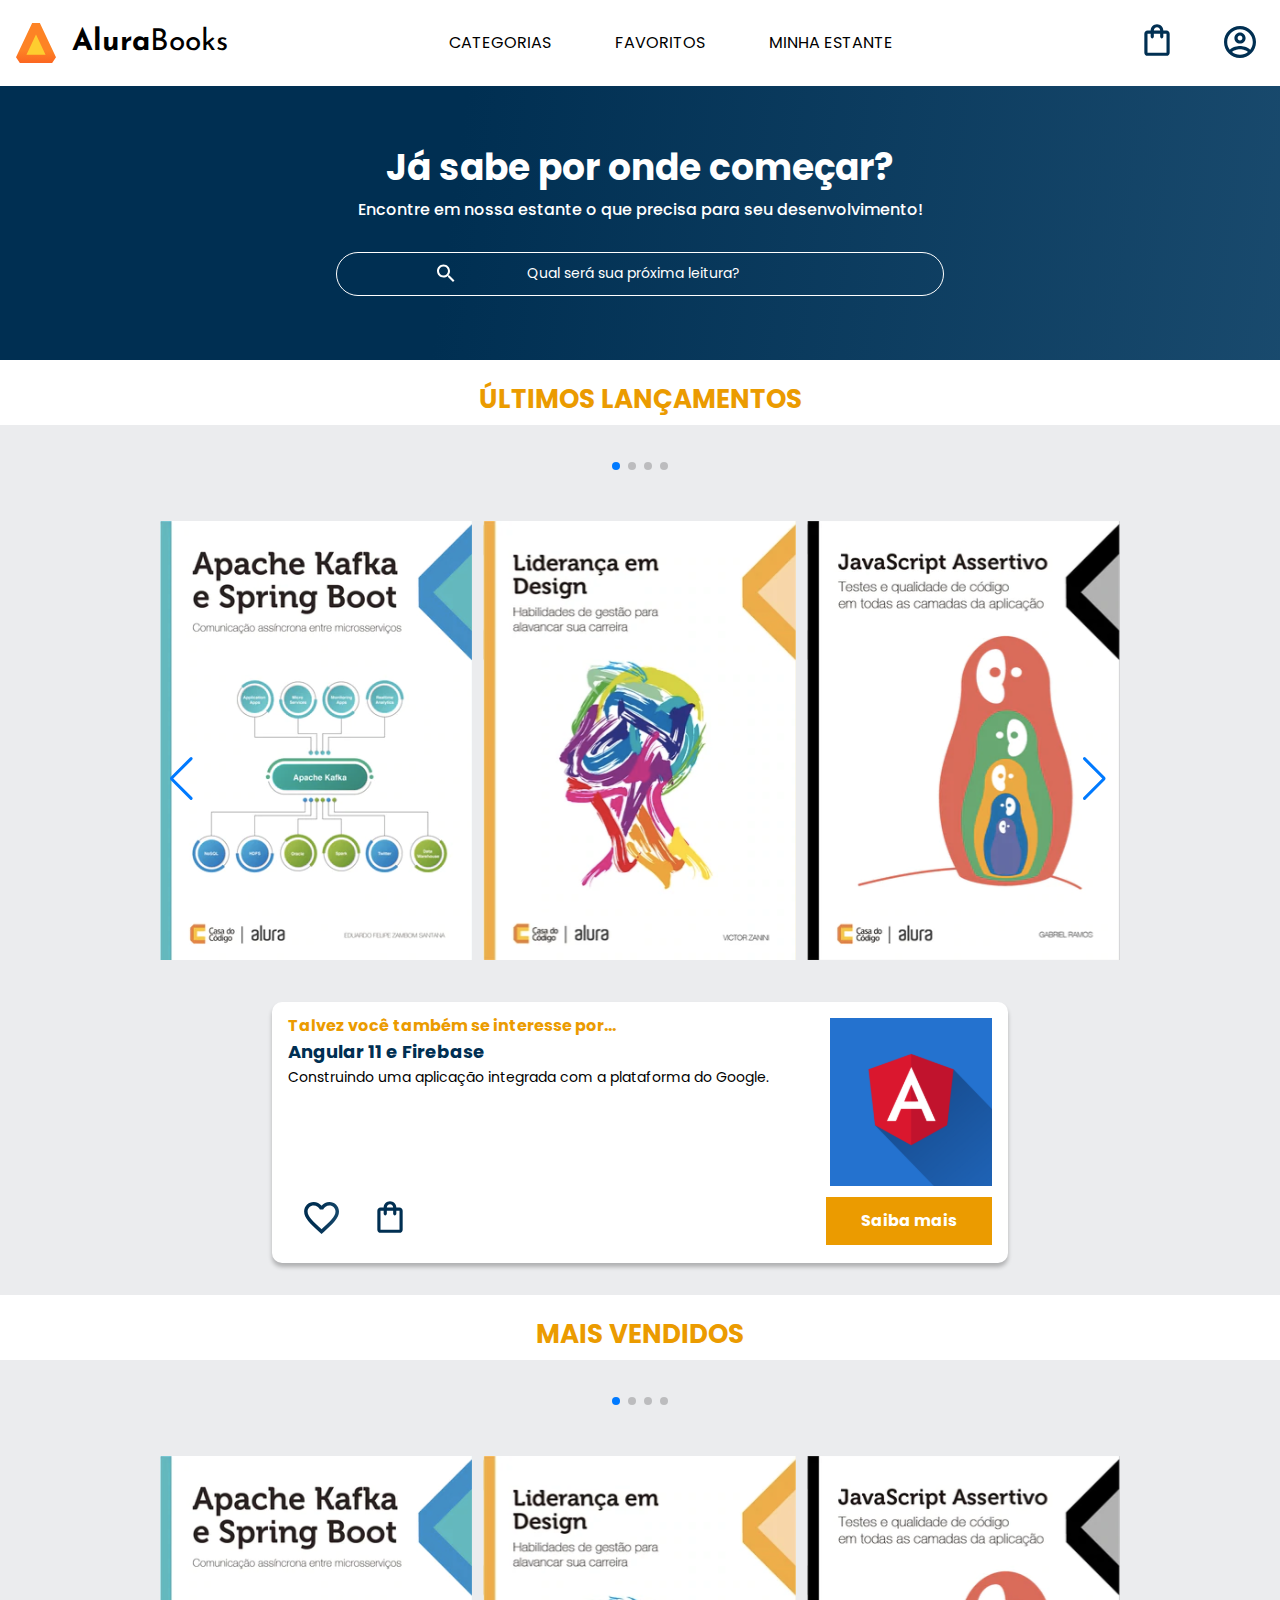
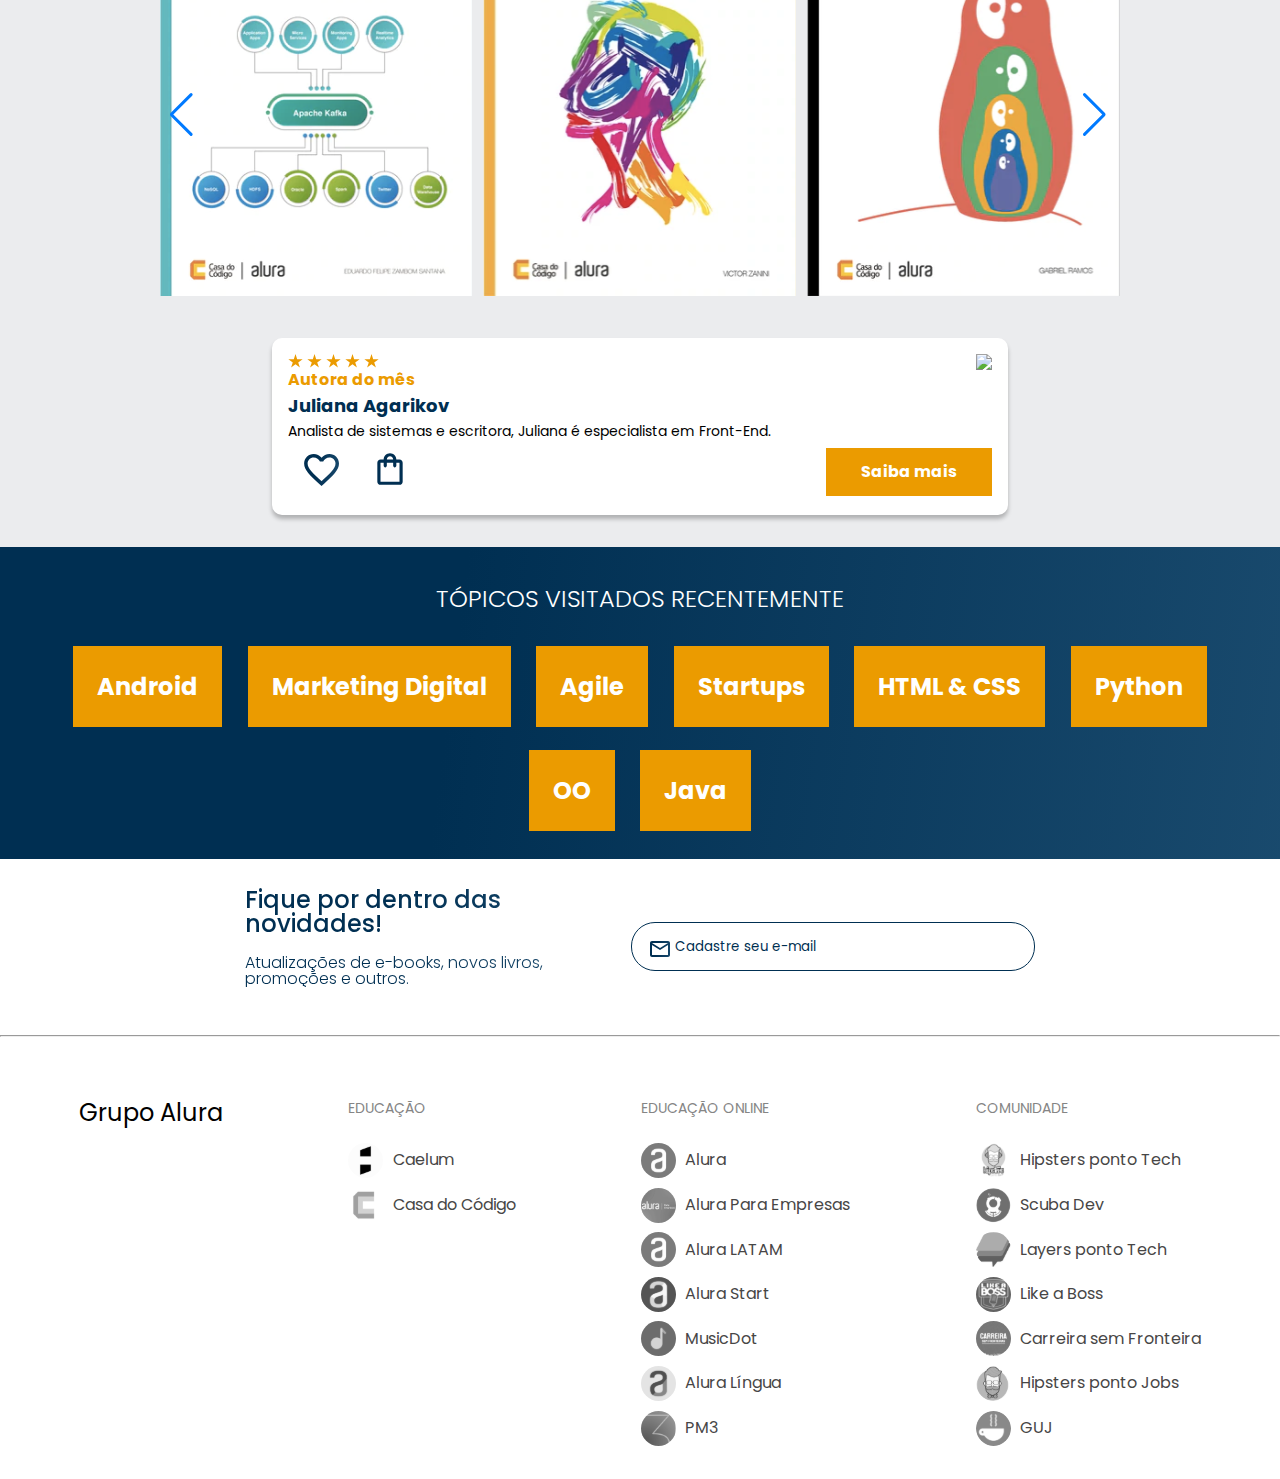
==== index.html @ 5162420b "Inserção de documentos" ====
<!DOCTYPE html>
<html lang="pt-br">

<head>
    <meta charset="UTF-8">
    <meta http-equiv="X-UA-Compatible" content="IE=edge">
    <meta name="viewport" content="width=device-width, initial-scale=1.0">
    <title>AluraBooks</title>
    <link rel="stylesheet" href="reset.css">
    <link rel="preconnect" href="https://fonts.googleapis.com">
    <link rel="preconnect" href="https://fonts.gstatic.com" crossorigin>
    <link href="https://fonts.googleapis.com/css2?family=Poppins:wght@300;400;500;700&display=swap" rel="stylesheet">
    <link href="https://fonts.googleapis.com/css2?family=Josefin+Sans:wght@400;700&display=swap" rel="stylesheet">
    <link rel="stylesheet" href="https://cdn.jsdelivr.net/npm/swiper@8/swiper-bundle.min.css" />
    <link rel="stylesheet" href="style.css">
</head>

<body>
    <header class="cabecalho">
        <div class="container">
            <input type="checkbox" id="menu" class="container__botao">
            <label for="menu" class="container__rotulo">
                <span class="cabecalho__menu-hamburguer container__imagem"></span>
            </label>
            <ul class="lista-menu">
                <li class="lista-menu__titulo">Categorias</li>
                <li class="lista-menu__item">
                    <a href="#" class="lista-menu__link">Programação</a>
                </li>
                <li class="lista-menu__item">
                    <a href="#" class="lista-menu__link">Front-End</a>
                </li>
                <li class="lista-menu__item">
                    <a href="#" class="lista-menu__link">Infraestrutura</a>
                </li>
                <li class="lista-menu__item">
                    <a href="#" class="lista-menu__link">Business</a>
                </li>
                <li class="lista-menu__item">
                    <a href="#" class="lista-menu__link">Design & UX</a>
                </li>
            </ul>
            <img src="img/Logo.svg" alt="Logo da Alurabooks" class="container__imagem">
            <h1 class="container__titulo"><b class="container__titulo--negrito">Alura</b>Books</h1>
        </div>
        <ul class="opcoes">
            <input type="checkbox" id="opcoes-menu" class="opcoes__botao">
            <label for="opcoes-menu" class="opcoes__rotulo">
                <li class="opcoes__item">Categorias</a></li>
            </label>
            <ul class="lista-menu">
                <li class="lista-menu__item">
                    <a href="#" class="lista-menu__link">Programação</a>
                </li>
                <li class="lista-menu__item">
                    <a href="#" class="lista-menu__link">Front-End</a>
                </li>
                <li class="lista-menu__item">
                    <a href="#" class="lista-menu__link">Infraestrutura</a>
                </li>
                <li class="lista-menu__item">
                    <a href="#" class="lista-menu__link">Business</a>
                </li>
                <li class="lista-menu__item">
                    <a href="#" class="lista-menu__link">Design & UX</a>
                </li>
            </ul>
            <li class="opcoes__item"><a href="#" class="opcoes__link">Favoritos</a></li>
            <li class="opcoes__item"><a href="#" class="opcoes__link">Minha estante</a></li>
        </ul>
        <div class="container">
            <a href="#"><img src="img/Favoritos.svg" alt="Meus favoritos"
                    class="container__imagem container__imagem-transparente"></a>
            <a href="#" class="container__link">
                <img src="img/Compras.svg" alt="Carrinho de compras" class="container__imagem"
                    id="container__imagem-texto">
                <p class="container__texto">Minha sacola</p>
            </a>
            <a href="#" class="container__link">
                <img src="img/Usuario.svg" alt="Meu perfil" class="container__imagem" id="container__imagem-texto">
                <p class="container__texto">Meu perfil</p>
            </a>
        </div>
    </header>

    <section class="banner">
        <h2 class="banner__titulo">Já sabe por onde começar?</h2>
        <p class="banner__texto">Encontre em nossa estante o que precisa para seu desenvolvimento!</p>
        <input type="search" class="banner__pesquisa" placeholder="Qual será sua próxima leitura?">
    </section>

    <section class="carrossel">
        <h2 class="carrossel__titulo">Últimos Lançamentos</h2>
        <div class="carrossel__card">
            <div class="swiper">
                <div class="swiper-pagination"></div>
                <div class="swiper-wrapper">
                    <div class="swiper-slide"><img src="img/ApacheKafka.svg"
                            alt="Livro sobre apache kafka e spring boot da Alura Books"></div>
                    <div class="swiper-slide"><img src="img/Liderança.svg"
                            alt="Livro sobre liderança em design da Alura Books"></div>
                    <div class="swiper-slide"><img src="img/Javascript.svg"
                            alt="Livro sobre Javascript assertivo da Alura Books"></div>
                    <div class="swiper-slide"><img src="img/Guia Front-end.svg"
                            alt="Livro sobre Fron-end da Alura Books">
                    </div>
                    <div class="swiper-slide"><img src="img/Portugol.svg" alt="Livro sobre portugol da Alura Books">
                    </div>
                    <div class="swiper-slide"><img src="img/Acessibilidade.svg"
                            alt="Livro sobre acessibilidade web da Alura Books"></div>
                </div>
                <div class="swiper-button-prev"></div>
                <div class="swiper-button-next"></div>
            </div>
            <div class="card">
                <div class="card__descricao">
                    <div class="descricao">
                        <h3 class="descricao__titulo">Talvez você também se interesse por...</h3>
                        <h2 class="descricao__titulo-livro">Angular 11 e Firebase</h2>
                        <p class="descricao__texto">Construindo uma aplicação integrada com a plataforma do Google.</p>
                    </div>
                    <img src="img/Angular.svg" class="descricao__imagem">
                </div>
                <div class="card__botoes">
                    <ul class="botoes">
                        <li class="botoes__item"><img src="img/Favoritos.svg" alt="Favoritar livro"></li>
                        <li class="botoes__item"><img src="img/Compras.svg" alt="Adicionar ao carrinho de compras"></li>
                    </ul>
                    <a href="#" class="botoes__ancora">Saiba mais</a>
                </div>
            </div>
        </div>
    </section>

    <section class="carrossel">
        <h2 class="carrossel__titulo">Mais vendidos</h2>
        <div class="carrossel__card">
            <div class="swiper">
                <div class="swiper-pagination"></div>
                <div class="swiper-wrapper">
                    <div class="swiper-slide"><img src="img/ApacheKafka.svg"
                            alt="Livro sobre apache kafka e spring boot da Alura Books"></div>
                    <div class="swiper-slide"><img src="img/Liderança.svg"
                            alt="Livro sobre liderança em design da Alura Books"></div>
                    <div class="swiper-slide"><img src="img/Javascript.svg"
                            alt="Livro sobre Javascript assertivo da Alura Books"></div>
                    <div class="swiper-slide"><img src="img/Guia Front-end.svg"
                            alt="Livro sobre Fron-end da Alura Books">
                    </div>
                    <div class="swiper-slide"><img src="img/Portugol.svg" alt="Livro sobre portugol da Alura Books">
                    </div>
                    <div class="swiper-slide"><img src="img/Acessibilidade.svg"
                            alt="Livro sobre acessibilidade web da Alura Books"></div>
                </div>
                <div class="swiper-button-prev"></div>
                <div class="swiper-button-next"></div>
            </div>
            <div class="card">
                <div class="card__descricao">
                    <div class="descricao">
                        <img src="img/Estrelinhas.svg" alt="Avaliação do livro = 5 estrelas"
                            class="descricao__estrelas">
                        <h3 class="descricao__titulo">Autora do mês</h3>
                        <h2 class="descricao__titulo-livro">Juliana Agarikov</h2>
                        <p class="descricao__texto">Analista de sistemas e escritora, Juliana é especialista em
                            Front-End.
                        </p>
                    </div>
                    <img src="img/Perfil-escritora 1.svg" class="descricao__imagem">
                </div>
                <div class="card__botoes">
                    <ul class="botoes">
                        <li class="botoes__item"><img src="img/Favoritos.svg" alt="Favoritar livro"></li>
                        <li class="botoes__item"><img src="img/Compras.svg" alt="Adicionar ao carrinho de compras"></li>
                    </ul>
                    <a href="#" class="botoes__ancora">Saiba mais</a>
                </div>
            </div>
        </div>
    </section>

    <section class="topicos">
        <h2 class="topicos__titulo">Tópicos visitados recentemente</h2>
        <ul class="topicos__lista">
            <li class="topicos__item">
                <a href="#" class="topicos__link">Android</a>
            </li>
            <li class="topicos__item">
                <a href="#" class="topicos__link">Marketing Digital</a>
            </li>
            <li class="topicos__item">
                <a href="#" class="topicos__link">Agile</a>
            </li>
            <li class="topicos__item">
                <a href="#" class="topicos__link">Startups</a>
            </li>
            <li class="topicos__item">
                <a href="#" class="topicos__link">HTML & CSS</a>
            </li>
            <li class="topicos__item">
                <a href="#" class="topicos__link">Python</a>
            </li>
            <li class="topicos__item">
                <a href="#" class="topicos__link">OO</a>
            </li>
            <li class="topicos__item">
                <a href="#" class="topicos__link">Java</a>
            </li>
        </ul>
    </section>

    <section class="contato">
        <div class="contato__descricao">
            <h2 class="contato__titulo">Fique por dentro das novidades!</h2>
            <p class="contato__texto">Atualizações de e-books, novos livros, promoções e outros.</p>
        </div>
        <input type="email" placeholder="Cadastre seu e-mail" class="contato__email">
    </section>

    <hr />

    <footer class="rodape">
        <h2 class="rodape__titulo">Grupo Alura</h2>
        <ul class="lista__rodape">
            <li class="lista-rodape__titulo">Educação</li>
            <li class="lista-rodape__item">
                <img src="img/Caelum.svg" alt="Logo da Caelum">
                <a href="#" class="lista-rodape__link">Caelum</a>
            </li>
            <li class="lista-rodape__item">
                <img src="img/CasaDoCodigo.svg" alt="Logo da Casa do Código">
                <a href="#" class="lista-rodape__link">Casa do Código</a>
            </li>
        </ul>
        <ul class="lista__rodape">
            <li class="lista-rodape__titulo">Educação Online</li>
            <li class="lista-rodape__item">
                <img src="img/Alura.svg" alt="Logo da Alura">
                <a href="#" class="lista-rodape__link">Alura</a>
            </li>
            <li class="lista-rodape__item">
                <img src="img/AluraEmpresas.svg" alt="Logo da Alura para Empresas">
                <a href="#" class="lista-rodape__link">Alura Para Empresas</a>
            </li>
            <li class="lista-rodape__item">
                <img src="img/AluraLATAM.svg" alt="Logo da Alura LATAM">
                <a href="#" class="lista-rodape__link">Alura LATAM</a>
            </li>
            <li class="lista-rodape__item">
                <img src="img/AluraStart.svg" alt="Logo da Alura Start">
                <a href="#" class="lista-rodape__link">Alura Start</a>
            </li>
            <li class="lista-rodape__item">
                <img src="img/MusicDot.svg" alt="Logo da MusicDot">
                <a href="#" class="lista-rodape__link">MusicDot</a>
            </li>
            <li class="lista-rodape__item">
                <img src="img/AluraLingua.svg" alt="Logo da Alura Língua">
                <a href="#" class="lista-rodape__link">Alura Língua</a>
            </li>
            <li class="lista-rodape__item">
                <img src="img/PM3.svg" alt="Logo da PM3">
                <a href="#" class="lista-rodape__link">PM3</a>
            </li>
        </ul>
        <ul class="lista__rodape">
            <li class="lista-rodape__titulo">Comunidade</li>
            <li class="lista-rodape__item">
                <img src="img/HipstersTech.svg" alt="Logo da Hipsters ponto Tech">
                <a href="#" class="lista-rodape__link">Hipsters ponto Tech</a>
            </li>
            <li class="lista-rodape__item">
                <img src="img/ScubaDev.svg" alt="Logo da Scuba Dev">
                <a href="#" class="lista-rodape__link">Scuba Dev</a>
            </li>
            <li class="lista-rodape__item">
                <img src="img/LayersTech.svg" alt="Logo da Layers ponto Tech">
                <a href="#" class="lista-rodape__link">Layers ponto Tech</a>
            </li>
            <li class="lista-rodape__item">
                <img src="img/LikeABoss.svg" alt="Logo da Like a Boss">
                <a href="#" class="lista-rodape__link">Like a Boss</a>
            </li>
            <li class="lista-rodape__item">
                <img src="img/CarreiraSemFronteira.svg" alt="Logo da Carreira sem Fronteira">
                <a href="#" class="lista-rodape__link">Carreira sem Fronteira</a>
            </li>
            <li class="lista-rodape__item">
                <img src="img/HipstersJobs.svg" alt="Logo da Hipsters ponto Jobs">
                <a href="#" class="lista-rodape__link">Hipsters ponto Jobs</a>
            </li>
            <li class="lista-rodape__item">
                <img src="img/GUJ.svg" alt="Logo da GUJ">
                <a href="#" class="lista-rodape__link">GUJ</a>
            </li>
        </ul>
    </footer>

    <script src="https://cdn.jsdelivr.net/npm/swiper@8/swiper-bundle.min.js"></script>
    <script>
        const swiper = new Swiper('.swiper', {
            spaceBetween: 10,
            slidesPerView: 3,
            pagination: {
                el: '.swiper-pagination',
                type: 'bullets',
            },
        });
    </script>

</body>

</html>
---- style.css ----
@import url("styles/header.css");
@import url("styles/banner.css");
@import url("styles/carrossel.css");
@import url("styles/topicos.css");
@import url("styles/contato.css");
@import url("styles/rodape.css");

:root {
    --cor-de-fundo: #EBECEE;
    --branco: #FFFFFF;
    --laranja: #EB9B00;
    --azul: #002F52;
    --preto: #000000;
    --cinza: #474646;
    --cinza-claro: #858585;
    --azul-degrade: linear-gradient(97.54deg, #002F52 35.49%, #326589 165.37%);
    --fonte-principal: 'Poppins';
    --fonte-secundario: 'Josefin Sans';
}

body {
    background-color: var(--cor-de-fundo);
    font-family: var(--fonte-principal);
    font-size: 16px;
    font-weight: 400;
}

.cabecalho {
    background-color: var(--branco);
    display: flex;
    justify-content: space-between;
    align-items: center;
}

.container {
    display: flex;
    align-items: center;
}

.container__imagem {
    padding: 1em;
}
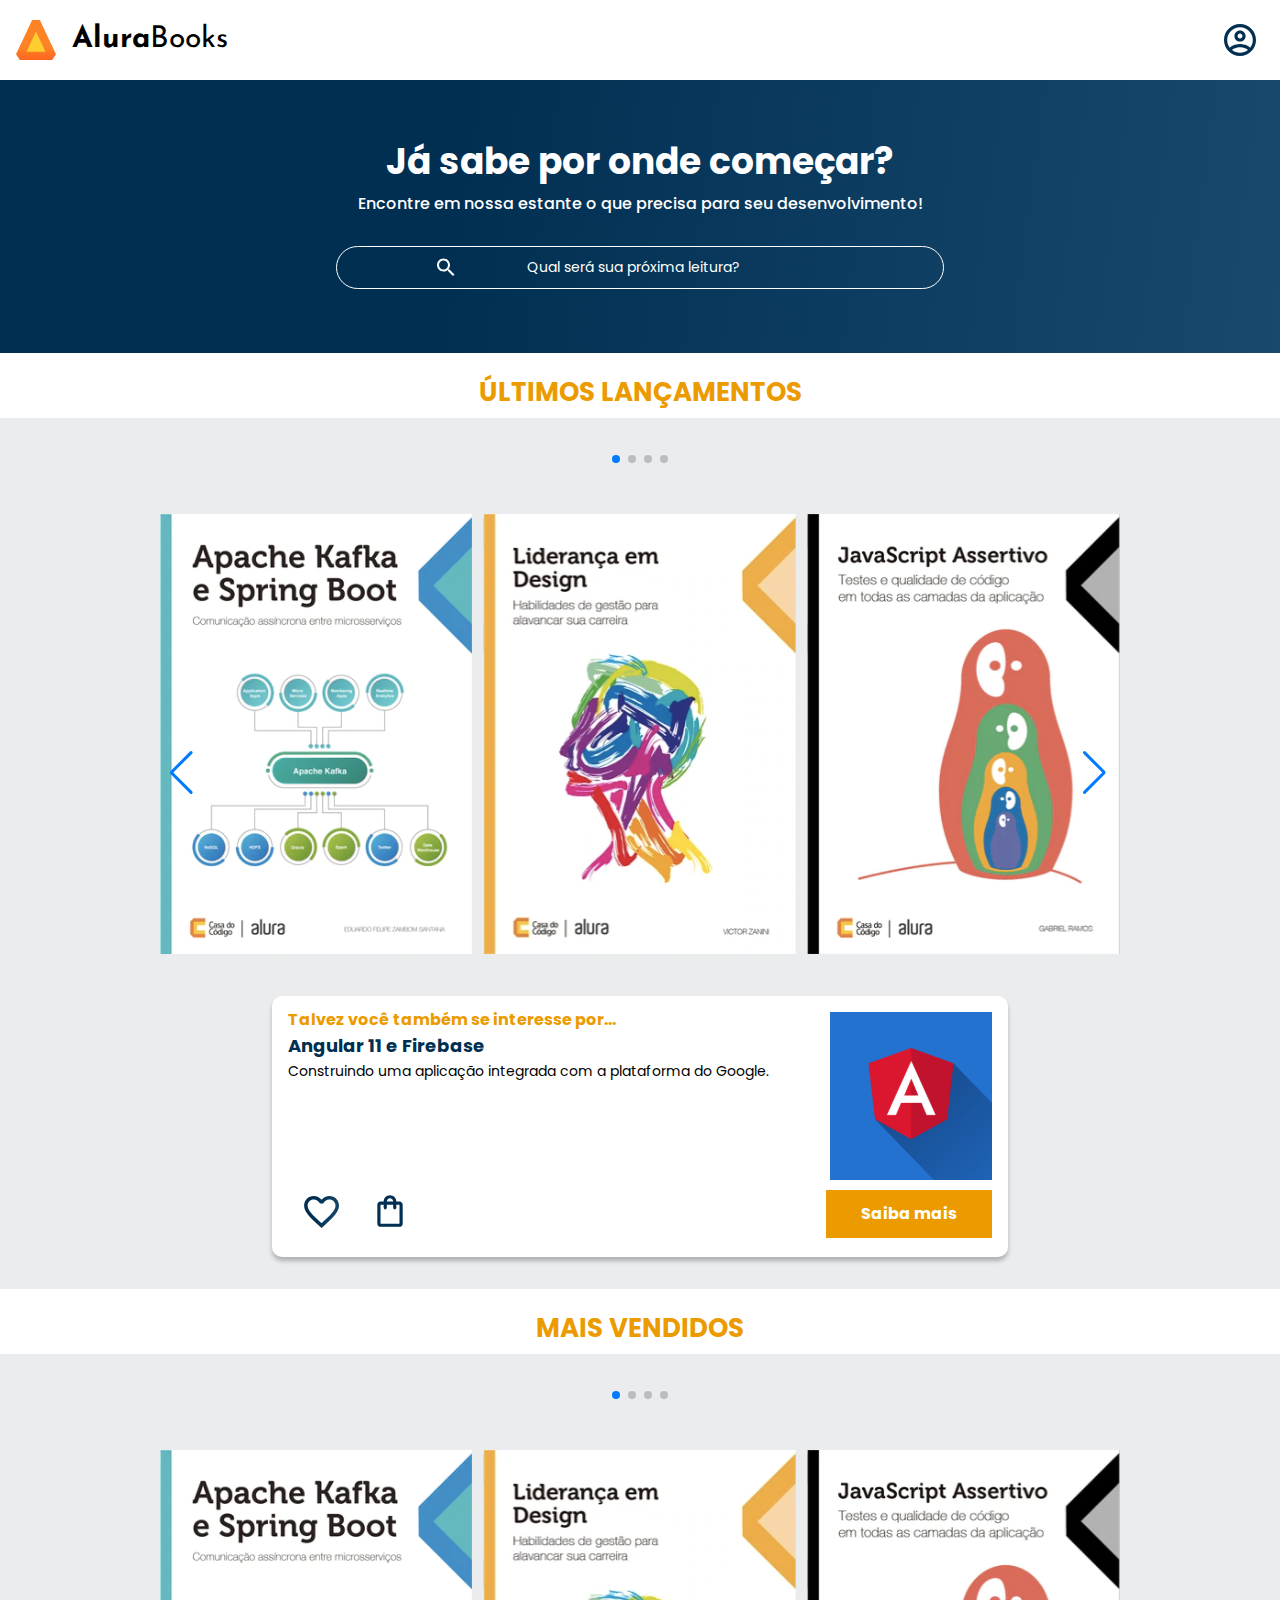
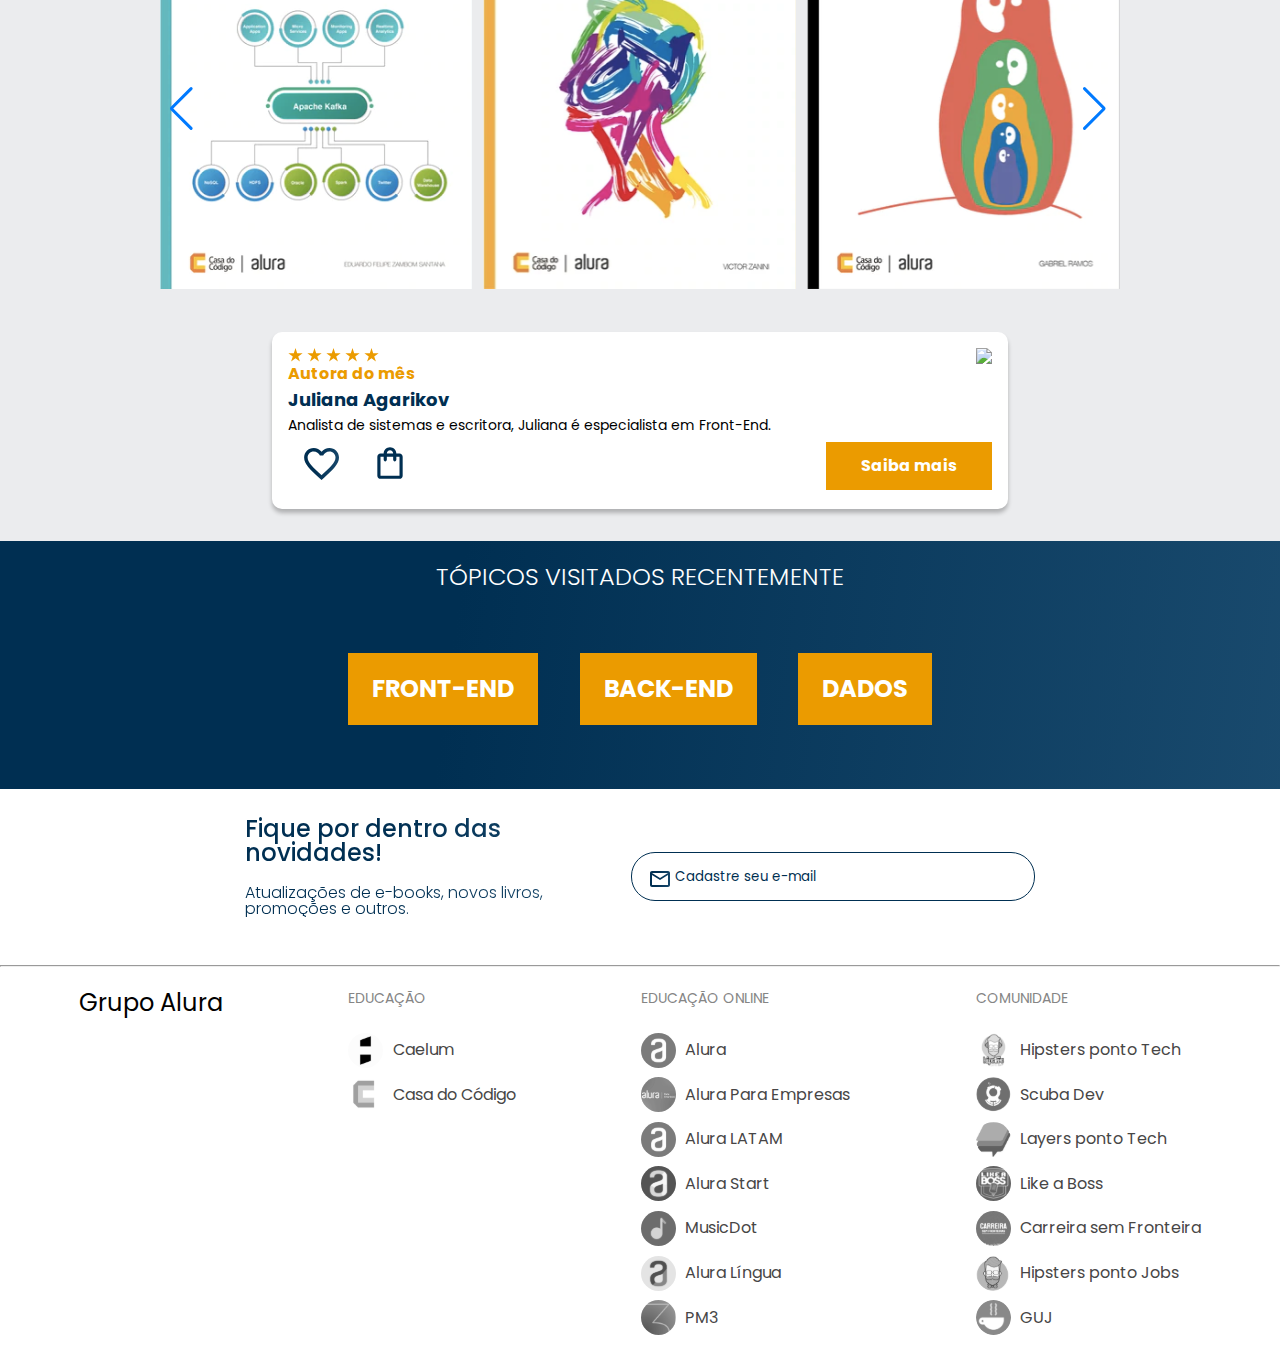
==== commit 63acda2c: "Atualização de projeto e inserção de novos documentos" ====
--- a/index.html
+++ b/index.html
@@ -18,65 +18,19 @@
 <body>
     <header class="cabecalho">
         <div class="container">
-            <input type="checkbox" id="menu" class="container__botao">
-            <label for="menu" class="container__rotulo">
-                <span class="cabecalho__menu-hamburguer container__imagem"></span>
-            </label>
-            <ul class="lista-menu">
-                <li class="lista-menu__titulo">Categorias</li>
-                <li class="lista-menu__item">
-                    <a href="#" class="lista-menu__link">Programação</a>
-                </li>
-                <li class="lista-menu__item">
-                    <a href="#" class="lista-menu__link">Front-End</a>
-                </li>
-                <li class="lista-menu__item">
-                    <a href="#" class="lista-menu__link">Infraestrutura</a>
-                </li>
-                <li class="lista-menu__item">
-                    <a href="#" class="lista-menu__link">Business</a>
-                </li>
-                <li class="lista-menu__item">
-                    <a href="#" class="lista-menu__link">Design & UX</a>
-                </li>
-            </ul>
             <img src="img/Logo.svg" alt="Logo da Alurabooks" class="container__imagem">
             <h1 class="container__titulo"><b class="container__titulo--negrito">Alura</b>Books</h1>
         </div>
-        <ul class="opcoes">
-            <input type="checkbox" id="opcoes-menu" class="opcoes__botao">
-            <label for="opcoes-menu" class="opcoes__rotulo">
-                <li class="opcoes__item">Categorias</a></li>
-            </label>
-            <ul class="lista-menu">
-                <li class="lista-menu__item">
-                    <a href="#" class="lista-menu__link">Programação</a>
-                </li>
-                <li class="lista-menu__item">
-                    <a href="#" class="lista-menu__link">Front-End</a>
-                </li>
-                <li class="lista-menu__item">
-                    <a href="#" class="lista-menu__link">Infraestrutura</a>
-                </li>
-                <li class="lista-menu__item">
-                    <a href="#" class="lista-menu__link">Business</a>
-                </li>
-                <li class="lista-menu__item">
-                    <a href="#" class="lista-menu__link">Design & UX</a>
-                </li>
-            </ul>
-            <li class="opcoes__item"><a href="#" class="opcoes__link">Favoritos</a></li>
-            <li class="opcoes__item"><a href="#" class="opcoes__link">Minha estante</a></li>
-        </ul>
         <div class="container">
-            <a href="#"><img src="img/Favoritos.svg" alt="Meus favoritos"
-                    class="container__imagem container__imagem-transparente"></a>
-            <a href="#" class="container__link">
+            <a href="livros.html"><i class="container__imagem container__imagem--icone fa-solid fa-book fa-2xl"></i></a>
+            <!-- <a href="livros.html"><img src="img/Favoritos.svg" alt="Meus favoritos"
+                    class="container__imagem container__imagem-transparente"></a> -->
+            <!-- <a href="livros.html" class="container__link">
                 <img src="img/Compras.svg" alt="Carrinho de compras" class="container__imagem"
                     id="container__imagem-texto">
                 <p class="container__texto">Minha sacola</p>
             </a>
-            <a href="#" class="container__link">
+            <a href="#" class="container__link"> -->
                 <img src="img/Usuario.svg" alt="Meu perfil" class="container__imagem" id="container__imagem-texto">
                 <p class="container__texto">Meu perfil</p>
             </a>
@@ -182,29 +136,9 @@
     <section class="topicos">
         <h2 class="topicos__titulo">Tópicos visitados recentemente</h2>
         <ul class="topicos__lista">
-            <li class="topicos__item">
-                <a href="#" class="topicos__link">Android</a>
-            </li>
-            <li class="topicos__item">
-                <a href="#" class="topicos__link">Marketing Digital</a>
-            </li>
-            <li class="topicos__item">
-                <a href="#" class="topicos__link">Agile</a>
-            </li>
-            <li class="topicos__item">
-                <a href="#" class="topicos__link">Startups</a>
-            </li>
-            <li class="topicos__item">
-                <a href="#" class="topicos__link">HTML & CSS</a>
-            </li>
-            <li class="topicos__item">
-                <a href="#" class="topicos__link">Python</a>
-            </li>
-            <li class="topicos__item">
-                <a href="#" class="topicos__link">OO</a>
-            </li>
-            <li class="topicos__item">
-                <a href="#" class="topicos__link">Java</a>
+            <li class="topicos__item"><a href="#" class="topicos__link">FRONT-END</a></li>
+            <li class="topicos__item"><a href="#" class="topicos__link">BACK-END</a></li>
+            <li class="topicos__item"><a href="#" class="topicos__link">DADOS</a></li>
             </li>
         </ul>
     </section>
@@ -307,6 +241,7 @@
             },
         });
     </script>
+    <script src="https://kit.fontawesome.com/36dfecbb43.js" crossorigin="anonymous"></script>
 
 </body>
 
